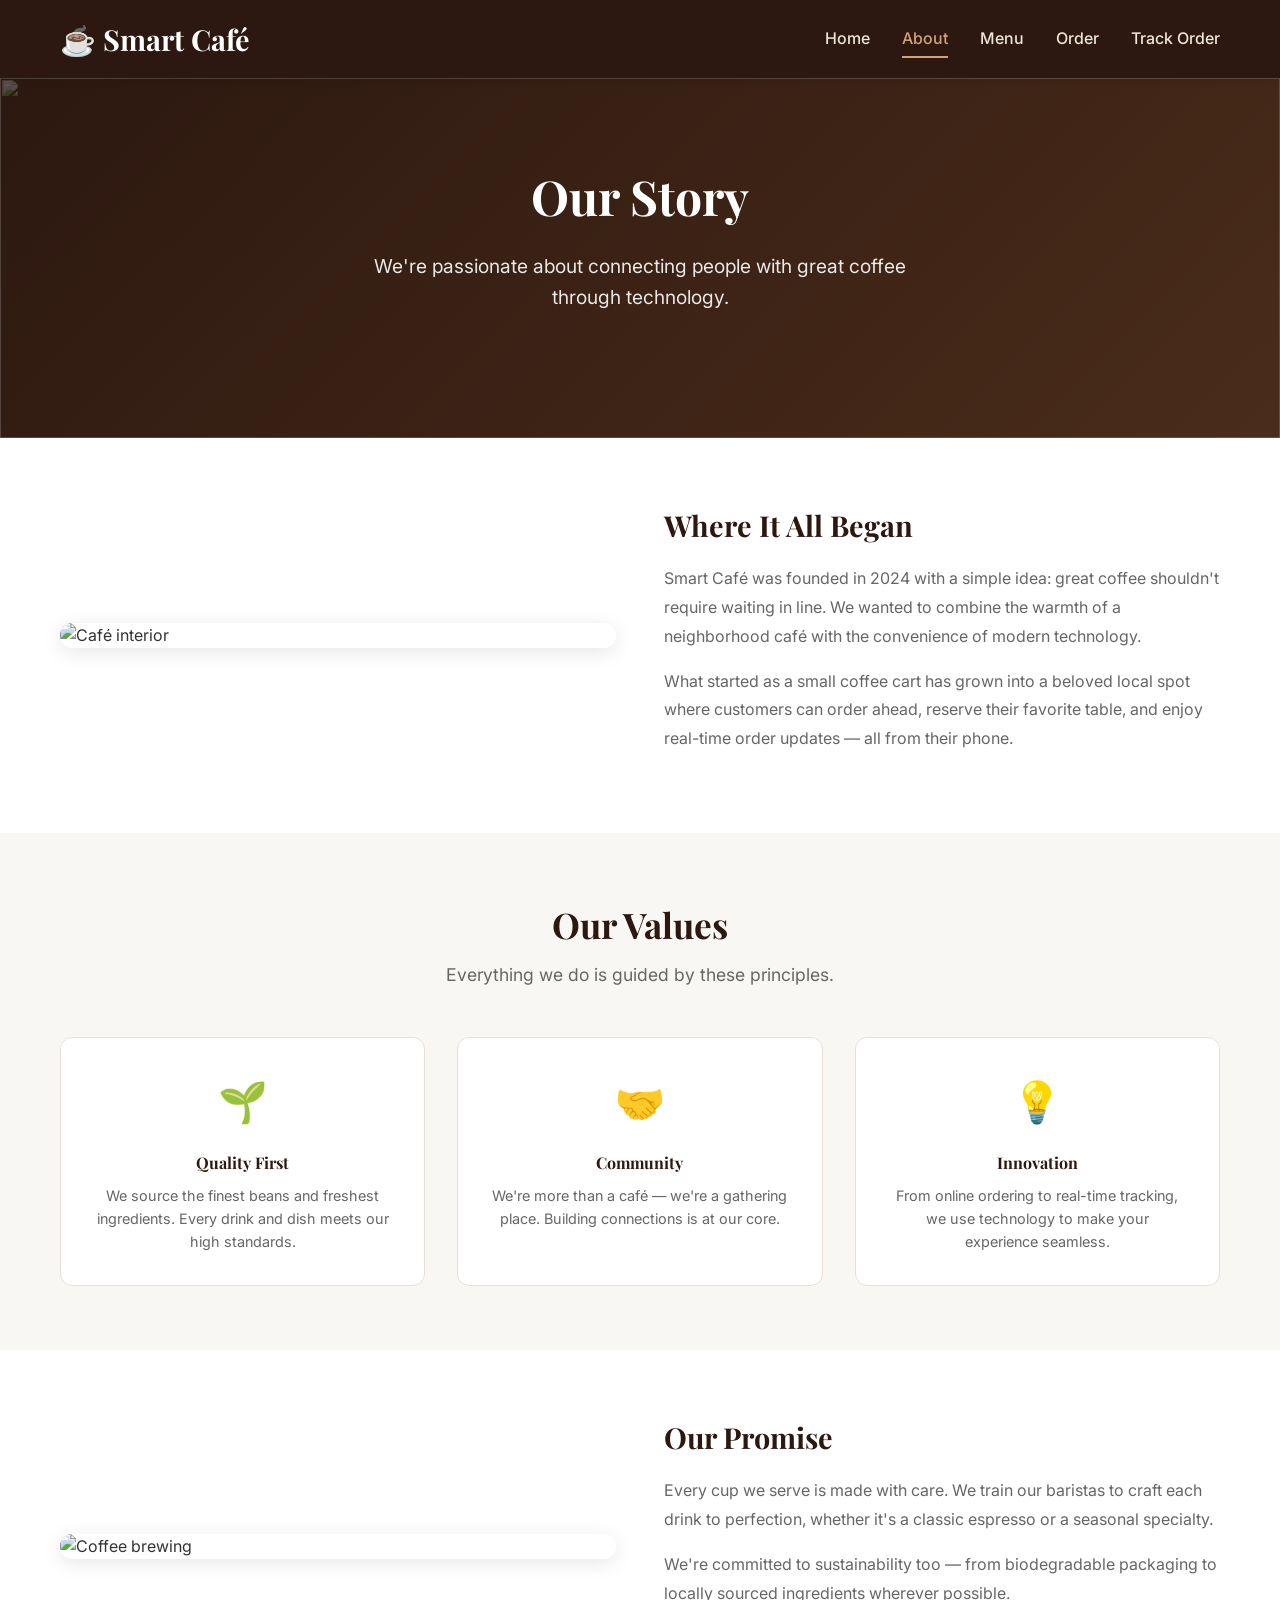
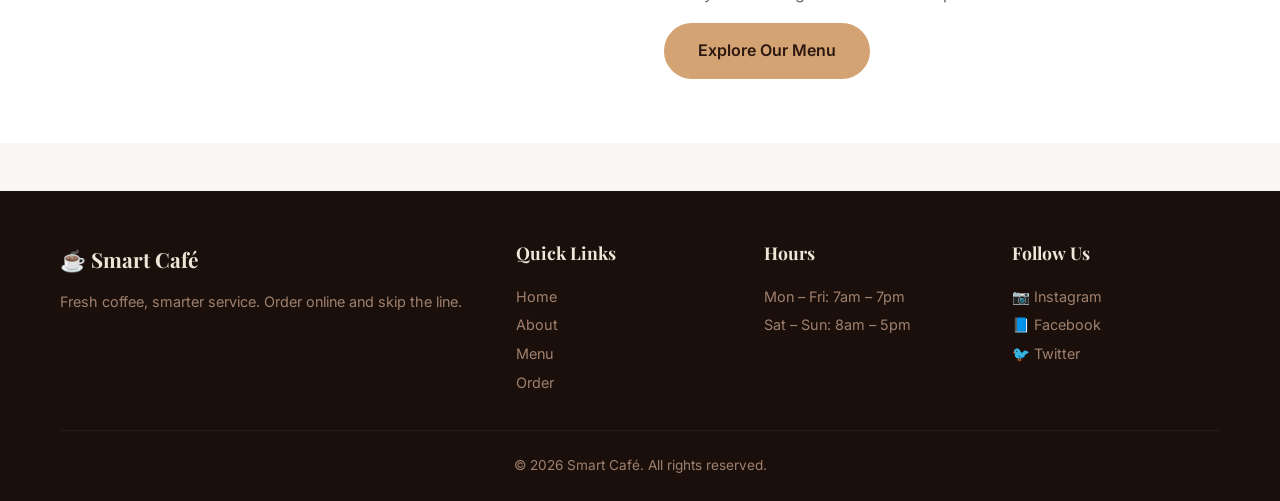
==== frontend/about.html @ f9dc1f2b "Initial commit" ====
<!DOCTYPE html>
<html lang="en">
<head>
    <meta charset="UTF-8" />
    <meta name="viewport" content="width=device-width, initial-scale=1.0" />
    <meta name="description" content="Learn the story behind Smart Café — where great coffee meets modern convenience." />
    <title>About - Smart Café</title>
    <link rel="icon" href="data:image/svg+xml,<svg xmlns='http://www.w3.org/2000/svg' viewBox='0 0 100 100'><text y='.9em' font-size='90'>☕</text></svg>" />
    <link rel="stylesheet" href="styles.css" />
</head>
<body>
    <nav>
        <div class="container">
            <h1>☕ Smart Café</h1>
            <ul>
                <li><a href="index.html">Home</a></li>
                <li><a href="about.html" class="active">About</a></li>
                <li><a href="menu.html">Menu</a></li>
                <li><a href="order.html">Order</a></li>
                <li><a href="status.html">Track Order</a></li>
            </ul>
        </div>
    </nav>

    <section class="hero" style="min-height: 40vh;">
        <img class="hero-bg" src="https://images.unsplash.com/photo-1442550528053-c431ecb55509?w=1200&q=80" alt="" loading="lazy" />
        <div class="container">
            <h2>Our Story</h2>
            <p>We're passionate about connecting people with great coffee through technology.</p>
        </div>
    </section>

    <section class="section section-white">
        <div class="container">
            <div class="about-grid">
                <img class="about-image fade-in" src="https://images.unsplash.com/photo-1501339847302-ac426a4a7cbb?w=600&q=80" alt="Café interior" loading="lazy" />
                <div class="about-content fade-in delay-1">
                    <h3>Where It All Began</h3>
                    <p>Smart Café was founded in 2024 with a simple idea: great coffee shouldn't require waiting in line. We wanted to combine the warmth of a neighborhood café with the convenience of modern technology.</p>
                    <p>What started as a small coffee cart has grown into a beloved local spot where customers can order ahead, reserve their favorite table, and enjoy real-time order updates — all from their phone.</p>
                </div>
            </div>
        </div>
    </section>

    <section class="section">
        <div class="container">
            <h2 class="section-title fade-in">Our Values</h2>
            <p class="section-subtitle fade-in delay-1">Everything we do is guided by these principles.</p>
            <div class="values-grid">
                <div class="value-card fade-in delay-1">
                    <span class="icon">🌱</span>
                    <h4>Quality First</h4>
                    <p>We source the finest beans and freshest ingredients. Every drink and dish meets our high standards.</p>
                </div>
                <div class="value-card fade-in delay-2">
                    <span class="icon">🤝</span>
                    <h4>Community</h4>
                    <p>We're more than a café — we're a gathering place. Building connections is at our core.</p>
                </div>
                <div class="value-card fade-in delay-3">
                    <span class="icon">💡</span>
                    <h4>Innovation</h4>
                    <p>From online ordering to real-time tracking, we use technology to make your experience seamless.</p>
                </div>
            </div>
        </div>
    </section>

    <section class="section section-white">
        <div class="container">
            <div class="about-grid reverse">
                <img class="about-image fade-in" src="https://images.unsplash.com/photo-1495474472287-4d71bcdd2085?w=600&q=80" alt="Coffee brewing" loading="lazy" />
                <div class="about-content fade-in delay-1">
                    <h3>Our Promise</h3>
                    <p>Every cup we serve is made with care. We train our baristas to craft each drink to perfection, whether it's a classic espresso or a seasonal specialty.</p>
                    <p>We're committed to sustainability too — from biodegradable packaging to locally sourced ingredients wherever possible.</p>
                    <a href="menu.html" class="btn">Explore Our Menu</a>
                </div>
            </div>
        </div>
    </section>

    <footer>
        <div class="container">
            <div class="footer-grid">
                <div class="footer-col">
                    <p class="footer-brand">☕ Smart Café</p>
                    <p class="footer-brand-sub">Fresh coffee, smarter service. Order online and skip the line.</p>
                </div>
                <div class="footer-col">
                    <h3>Quick Links</h3>
                    <a href="index.html">Home</a>
                    <a href="about.html">About</a>
                    <a href="menu.html">Menu</a>
                    <a href="order.html">Order</a>
                </div>
                <div class="footer-col">
                    <h3>Hours</h3>
                    <p>Mon – Fri: 7am – 7pm</p>
                    <p>Sat – Sun: 8am – 5pm</p>
                </div>
                <div class="footer-col">
                    <h3>Follow Us</h3>
                    <a href="#">📷 Instagram</a>
                    <a href="#">📘 Facebook</a>
                    <a href="#">🐦 Twitter</a>
                </div>
            </div>
            <div class="footer-bottom">
                <p>&copy; 2026 Smart Café. All rights reserved.</p>
            </div>
        </div>
    </footer>

    <script src="app.js"></script>
</body>
</html>
---- frontend/styles.css ----
@import url('https://fonts.googleapis.com/css2?family=Playfair+Display:wght@400;600;700&family=Inter:wght@400;500;600;700&display=swap');

:root {
  --primary: #2c1810;
  --primary-light: #4a2c1a;
  --accent: #d4a373;
  --accent-hover: #c49263;
  --bg: #f9f7f4;
  --bg-white: #ffffff;
  --text: #333333;
  --text-light: #666666;
  --text-muted: #a0806e;
  --border: #e8e0d8;
  --shadow: 0 4px 20px rgba(0,0,0,0.1);
  --shadow-hover: 0 10px 30px rgba(0,0,0,0.15);
  --radius: 12px;
  --radius-sm: 8px;
  --transition: 0.3s ease;
  --font-heading: 'Playfair Display', serif;
  --font-body: 'Inter', -apple-system, BlinkMacSystemFont, sans-serif;
}

* {
    margin: 0;
    padding: 0;
    box-sizing: border-box;
}

html {
    scroll-behavior: smooth;
}

body {
    font-family: var(--font-body);
    line-height: 1.6;
    color: var(--text);
    background: var(--bg);
}

.container {
    max-width: 1200px;
    margin: 0 auto;
    padding: 0 20px;
}

h1, h2, h3, h4 {
    font-family: var(--font-heading);
    font-weight: 700;
}

nav {
    background: var(--primary);
    color: white;
    padding: 1rem 0;
    position: sticky;
    top: 0;
    z-index: 100;
    box-shadow: 0 2px 10px rgba(0,0,0,0.1);
}

nav .container {
    display: flex;
    justify-content: space-between;
    align-items: center;
    flex-wrap: wrap;
}

nav h1 {
    font-size: 1.8rem;
    font-weight: 700;
    font-family: var(--font-heading);
}

nav ul {
    display: flex;
    list-style: none;
    gap: 2rem;
}

nav ul li a {
    color: #f0e6d8;
    text-decoration: none;
    font-weight: 500;
    transition: color var(--transition);
    padding: 0.5rem 0;
    border-bottom: 2px solid transparent;
}

nav ul li a:hover,
nav ul li a.active {
    color: var(--accent);
    border-bottom-color: var(--accent);
}

.hero {
    background: linear-gradient(135deg, var(--primary) 0%, var(--primary-light) 100%);
    color: white;
    padding: 5rem 0;
    text-align: center;
    position: relative;
    overflow: hidden;
}

.hero-bg {
    position: absolute;
    inset: 0;
    width: 100%;
    height: 100%;
    object-fit: cover;
    opacity: 0.25;
}

.hero .container {
    position: relative;
    z-index: 1;
}

.hero h2 {
    font-size: 3rem;
    margin-bottom: 1rem;
    font-weight: 700;
    font-family: var(--font-heading);
}

.hero p {
    font-size: 1.2rem;
    margin-bottom: 2rem;
    opacity: 0.9;
    max-width: 600px;
    margin-left: auto;
    margin-right: auto;
}

.hero-cta {
    display: flex;
    gap: 1rem;
    justify-content: center;
    flex-wrap: wrap;
}

.btn {
    display: inline-block;
    background: var(--accent);
    color: var(--primary);
    padding: 0.8rem 2rem;
    text-decoration: none;
    border-radius: 50px;
    font-weight: 600;
    font-size: 1rem;
    transition: all var(--transition);
    border: 2px solid var(--accent);
    font-family: var(--font-body);
    cursor: pointer;
}

.btn:hover {
    background: transparent;
    color: var(--accent);
    transform: translateY(-2px);
    box-shadow: 0 10px 20px rgba(0,0,0,0.2);
}

.btn-outline {
    background: transparent;
    color: var(--accent);
}

.btn-outline:hover {
    background: var(--accent);
    color: var(--primary);
}

.btn-sm {
    padding: 0.5rem 1.2rem;
    font-size: 0.9rem;
}

.section {
    padding: 4rem 0;
}

.section-white {
    background: var(--bg-white);
}

.section-title {
    text-align: center;
    font-size: 2.2rem;
    color: var(--primary);
    margin-bottom: 0.5rem;
}

.section-subtitle {
    text-align: center;
    color: var(--text-light);
    margin-bottom: 3rem;
    font-size: 1.1rem;
    max-width: 600px;
    margin-left: auto;
    margin-right: auto;
}

.features {
    padding: 4rem 0;
    background: white;
}

.features .container {
    display: grid;
    grid-template-columns: repeat(auto-fit, minmax(250px, 1fr));
    gap: 2rem;
}

.feature-card {
    background: var(--bg);
    padding: 2rem;
    border-radius: var(--radius);
    text-align: center;
    transition: transform var(--transition), box-shadow var(--transition);
    border: 1px solid var(--border);
}

.feature-card:hover {
    transform: translateY(-5px);
    box-shadow: var(--shadow-hover);
}

.feature-card h3 {
    font-size: 1.5rem;
    margin-bottom: 1rem;
    color: var(--primary);
    font-family: var(--font-heading);
}

.menu-section {
    padding: 4rem 0;
}

.menu-category {
    margin-bottom: 3rem;
}

.menu-category-title {
    font-family: var(--font-heading);
    font-size: 1.8rem;
    color: var(--primary);
    margin-bottom: 1.5rem;
    padding-bottom: 0.5rem;
    border-bottom: 2px solid var(--accent);
    display: inline-block;
}

.menu-grid {
    display: grid;
    grid-template-columns: repeat(auto-fill, minmax(300px, 1fr));
    gap: 1.5rem;
}

.menu-card {
    background: var(--bg-white);
    border-radius: var(--radius);
    overflow: hidden;
    box-shadow: 0 2px 10px rgba(0,0,0,0.08);
    transition: transform var(--transition), box-shadow var(--transition);
    border: 1px solid var(--border);
}

.menu-card:hover {
    transform: translateY(-4px);
    box-shadow: var(--shadow-hover);
}

.menu-card-img {
    width: 100%;
    height: 200px;
    object-fit: cover;
    display: block;
}

.menu-card-body {
    padding: 1.2rem;
}

.menu-card-header {
    display: flex;
    justify-content: space-between;
    align-items: center;
    margin-bottom: 0.5rem;
}

.menu-card-name {
    font-family: var(--font-heading);
    font-size: 1.2rem;
    color: var(--primary);
}

.menu-card-price {
    font-weight: 700;
    color: var(--accent);
    font-size: 1.1rem;
}

.menu-card-desc {
    color: var(--text-light);
    font-size: 0.9rem;
    line-height: 1.5;
    margin-bottom: 0.8rem;
}

.menu-card-order {
    color: var(--accent);
    text-decoration: none;
    font-weight: 600;
    font-size: 0.9rem;
    transition: color var(--transition);
}

.menu-card-order:hover {
    color: var(--primary);
}

.specials-grid {
    display: grid;
    grid-template-columns: repeat(auto-fit, minmax(300px, 1fr));
    gap: 2rem;
}

.special-card {
    position: relative;
    border-radius: var(--radius);
    overflow: hidden;
    height: 300px;
    box-shadow: var(--shadow);
}

.special-card img {
    width: 100%;
    height: 100%;
    object-fit: cover;
}

.special-card-overlay {
    position: absolute;
    bottom: 0;
    left: 0;
    right: 0;
    padding: 2rem;
    background: linear-gradient(transparent, rgba(0,0,0,0.8));
    color: white;
}

.special-card-overlay h3 {
    font-size: 1.5rem;
    margin-bottom: 0.3rem;
    font-family: var(--font-heading);
}

.special-card-overlay p {
    font-size: 0.95rem;
    opacity: 0.9;
    margin-bottom: 0.5rem;
}

.special-card-overlay .price {
    font-weight: 700;
    font-size: 1.2rem;
    color: var(--accent);
}

.testimonials-grid {
    display: grid;
    grid-template-columns: repeat(auto-fit, minmax(280px, 1fr));
    gap: 2rem;
}

.testimonial-card {
    background: var(--bg-white);
    border-radius: var(--radius);
    padding: 2rem;
    box-shadow: 0 2px 10px rgba(0,0,0,0.08);
    border: 1px solid var(--border);
    position: relative;
}

.testimonial-card::before {
    content: '"';
    font-family: var(--font-heading);
    font-size: 4rem;
    color: var(--accent);
    position: absolute;
    top: 0.5rem;
    left: 1rem;
    opacity: 0.3;
    line-height: 1;
}

.testimonial-text {
    font-style: italic;
    color: var(--text);
    margin-bottom: 1rem;
    line-height: 1.7;
}

.testimonial-author {
    font-weight: 600;
    color: var(--primary);
}

.testimonial-role {
    font-size: 0.85rem;
    color: var(--text-light);
}

.about-grid {
    display: grid;
    grid-template-columns: 1fr 1fr;
    gap: 3rem;
    align-items: center;
}

.about-image {
    width: 100%;
    border-radius: var(--radius);
    box-shadow: var(--shadow);
}

.about-content h3 {
    font-family: var(--font-heading);
    font-size: 1.8rem;
    color: var(--primary);
    margin-bottom: 1rem;
}

.about-content p {
    color: var(--text-light);
    line-height: 1.8;
    margin-bottom: 1rem;
}

.values-grid {
    display: grid;
    grid-template-columns: repeat(auto-fit, minmax(250px, 1fr));
    gap: 2rem;
}

.value-card {
    text-align: center;
    padding: 2rem;
    background: var(--bg-white);
    border-radius: var(--radius);
    border: 1px solid var(--border);
    transition: transform var(--transition);
}

.value-card:hover {
    transform: translateY(-4px);
}

.value-card .icon {
    font-size: 2.5rem;
    margin-bottom: 1rem;
    display: block;
}

.value-card h4 {
    font-family: var(--font-heading);
    color: var(--primary);
    margin-bottom: 0.5rem;
}

.value-card p {
    color: var(--text-light);
    font-size: 0.9rem;
}

.contact-grid {
    display: grid;
    grid-template-columns: 1fr 1fr;
    gap: 3rem;
}

.contact-form-box {
    background: var(--bg-white);
    padding: 2rem;
    border-radius: var(--radius);
    box-shadow: var(--shadow);
}

.contact-form-box h3 {
    font-family: var(--font-heading);
    color: var(--primary);
    margin-bottom: 1.5rem;
}

.contact-info-grid {
    display: grid;
    gap: 1.5rem;
}

.contact-info-card {
    background: var(--bg-white);
    padding: 1.5rem;
    border-radius: var(--radius);
    border: 1px solid var(--border);
}

.contact-info-card h4 {
    font-family: var(--font-heading);
    color: var(--primary);
    margin-bottom: 0.5rem;
}

.contact-info-card p {
    color: var(--text-light);
    font-size: 0.95rem;
}

.contact-info-card .label {
    font-weight: 600;
    color: var(--text);
    font-size: 0.85rem;
    text-transform: uppercase;
    letter-spacing: 0.5px;
    margin-bottom: 0.2rem;
}

.map-container {
    margin-top: 2rem;
    border-radius: var(--radius);
    overflow: hidden;
    box-shadow: var(--shadow);
}

.map-container iframe {
    width: 100%;
    height: 300px;
    border: none;
    display: block;
}

footer {
    background: #1a0f0a;
    color: var(--text-muted);
    padding: 3rem 0 0;
    margin-top: 3rem;
}

.footer-grid {
    display: grid;
    grid-template-columns: 2fr 1fr 1fr 1fr;
    gap: 2.5rem;
    padding-bottom: 2rem;
}

.footer-col h3 {
    color: #f0e6d8;
    font-size: 1.1rem;
    margin-bottom: 1rem;
    font-family: var(--font-heading);
}

.footer-col p,
.footer-col a {
    color: var(--text-muted);
    font-size: 0.9rem;
    line-height: 2;
    text-decoration: none;
    display: block;
}

.footer-col a:hover {
    color: var(--accent);
}

.footer-brand {
    font-size: 1.3rem !important;
    font-weight: 700;
    font-family: var(--font-heading);
    color: #f0e6d8 !important;
    margin-bottom: 0.5rem;
}

.footer-brand-sub {
    font-size: 0.88rem;
    line-height: 1.6;
}

.footer-bottom {
    border-top: 1px solid rgba(255,255,255,0.06);
    padding: 1.5rem 0;
    text-align: center;
    font-size: 0.85rem;
}

.fade-in {
    opacity: 0;
    transform: translateY(30px);
    transition: opacity 0.6s ease, transform 0.6s ease;
}

.fade-in.animate {
    opacity: 1;
    transform: translateY(0);
}

.fade-in-left {
    opacity: 0;
    transform: translateX(-30px);
    transition: opacity 0.6s ease, transform 0.6s ease;
}

.fade-in-left.animate {
    opacity: 1;
    transform: translateX(0);
}

.fade-in-right {
    opacity: 0;
    transform: translateX(30px);
    transition: opacity 0.6s ease, transform 0.6s ease;
}

.fade-in-right.animate {
    opacity: 1;
    transform: translateX(0);
}

.delay-1 { transition-delay: 0.1s; }
.delay-2 { transition-delay: 0.2s; }
.delay-3 { transition-delay: 0.3s; }

@media (max-width: 768px) {
    nav .container {
        flex-direction: column;
        gap: 1rem;
    }

    nav ul {
        gap: 1rem;
        flex-wrap: wrap;
        justify-content: center;
    }

    .hero h2 {
        font-size: 2rem;
    }

    .hero p {
        font-size: 1rem;
        padding: 0 1rem;
    }

    .btn {
        display: block;
        margin: 0.5rem auto;
        width: 80%;
    }

    .about-grid {
        grid-template-columns: 1fr;
    }

    .contact-grid {
        grid-template-columns: 1fr;
    }

    .footer-grid {
        grid-template-columns: 1fr 1fr;
    }

    .menu-grid {
        grid-template-columns: 1fr;
    }
}

@media (max-width: 480px) {
    .footer-grid {
        grid-template-columns: 1fr;
    }

    .section {
        padding: 2.5rem 0;
    }

    .hero {
        padding: 3rem 0;
    }
}
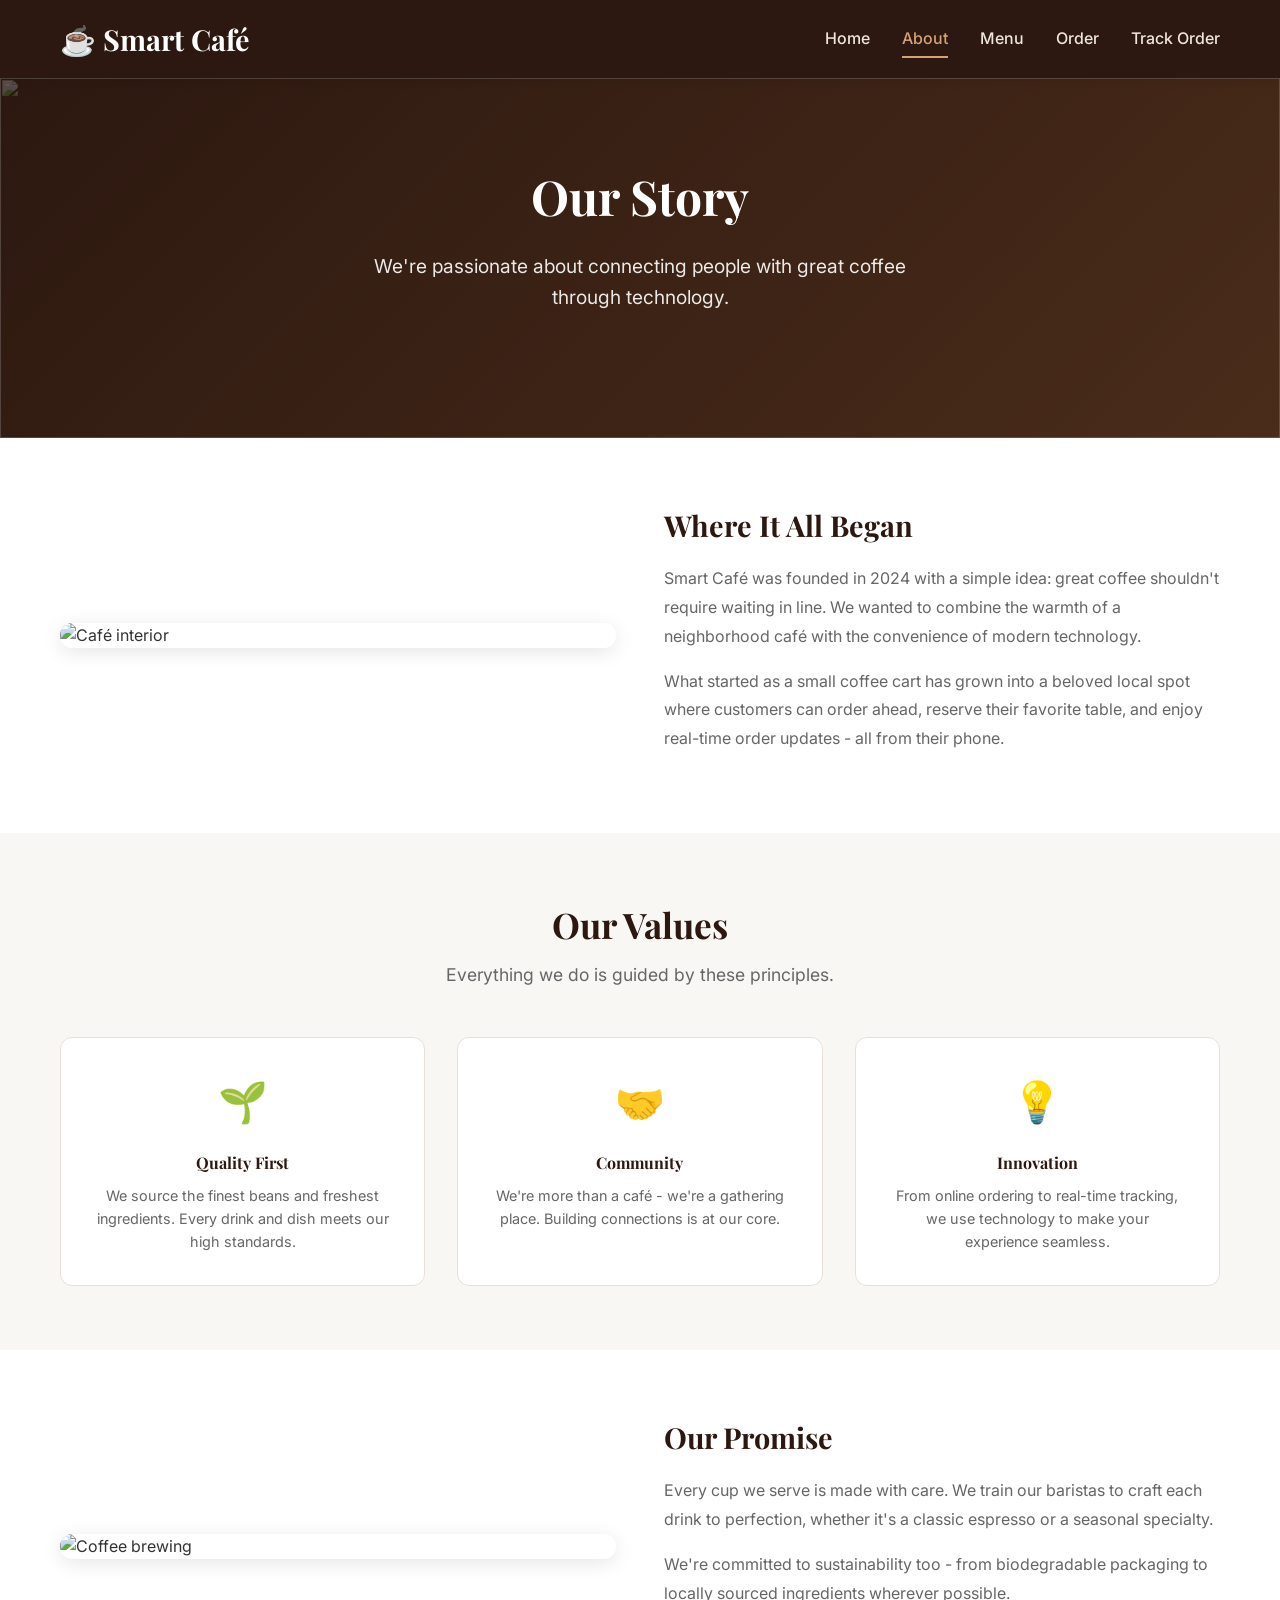
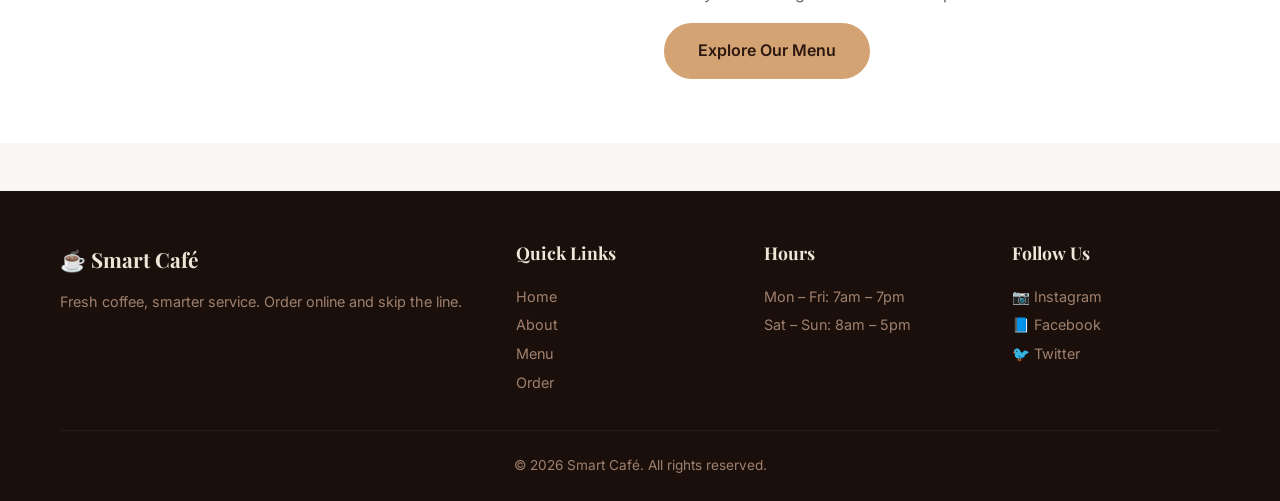
==== commit 5e69b06c: "Remove em-dashes and AI-style phrasing from docs and comments" ====
--- a/frontend/about.html
+++ b/frontend/about.html
@@ -3,7 +3,7 @@
 <head>
     <meta charset="UTF-8" />
     <meta name="viewport" content="width=device-width, initial-scale=1.0" />
-    <meta name="description" content="Learn the story behind Smart Café — where great coffee meets modern convenience." />
+    <meta name="description" content="Learn the story behind Smart Café - where great coffee meets modern convenience." />
     <title>About - Smart Café</title>
     <link rel="icon" href="data:image/svg+xml,<svg xmlns='http://www.w3.org/2000/svg' viewBox='0 0 100 100'><text y='.9em' font-size='90'>☕</text></svg>" />
     <link rel="stylesheet" href="styles.css" />
@@ -37,7 +37,7 @@
                 <div class="about-content fade-in delay-1">
                     <h3>Where It All Began</h3>
                     <p>Smart Café was founded in 2024 with a simple idea: great coffee shouldn't require waiting in line. We wanted to combine the warmth of a neighborhood café with the convenience of modern technology.</p>
-                    <p>What started as a small coffee cart has grown into a beloved local spot where customers can order ahead, reserve their favorite table, and enjoy real-time order updates — all from their phone.</p>
+                    <p>What started as a small coffee cart has grown into a beloved local spot where customers can order ahead, reserve their favorite table, and enjoy real-time order updates - all from their phone.</p>
                 </div>
             </div>
         </div>
@@ -56,7 +56,7 @@
                 <div class="value-card fade-in delay-2">
                     <span class="icon">🤝</span>
                     <h4>Community</h4>
-                    <p>We're more than a café — we're a gathering place. Building connections is at our core.</p>
+                    <p>We're more than a café - we're a gathering place. Building connections is at our core.</p>
                 </div>
                 <div class="value-card fade-in delay-3">
                     <span class="icon">💡</span>
@@ -74,7 +74,7 @@
                 <div class="about-content fade-in delay-1">
                     <h3>Our Promise</h3>
                     <p>Every cup we serve is made with care. We train our baristas to craft each drink to perfection, whether it's a classic espresso or a seasonal specialty.</p>
-                    <p>We're committed to sustainability too — from biodegradable packaging to locally sourced ingredients wherever possible.</p>
+                    <p>We're committed to sustainability too - from biodegradable packaging to locally sourced ingredients wherever possible.</p>
                     <a href="menu.html" class="btn">Explore Our Menu</a>
                 </div>
             </div>
